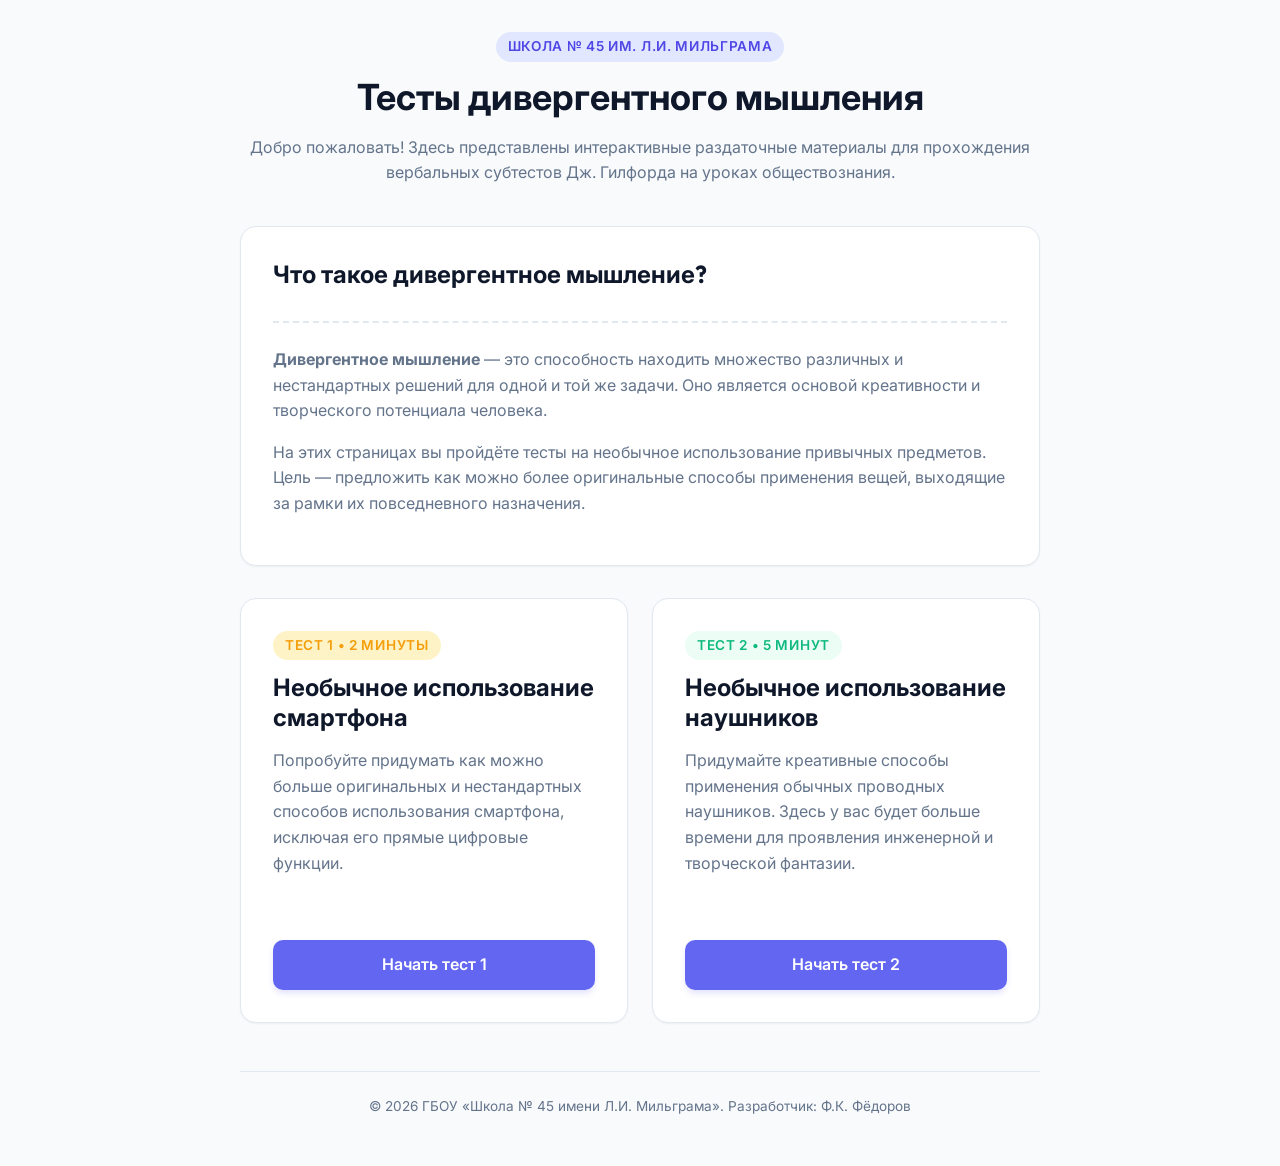
==== index.html @ 6bc25796 "Initial commit: add interactive Guilford test handouts" ====
<!DOCTYPE html>
<html lang="ru">
<head>
    <meta charset="UTF-8">
    <meta name="viewport" content="width=device-width, initial-scale=1.0">
    <title>Тесты дивергентного мышления Дж. Гилфорда</title>
    <link rel="stylesheet" href="style.css">
</head>
<body>
    <div class="container">
        <header>
            <span class="badge badge-primary">Школа № 45 им. Л.И. Мильграма</span>
            <h1>Тесты дивергентного мышления</h1>
            <p>Добро пожаловать! Здесь представлены интерактивные раздаточные материалы для прохождения вербальных субтестов Дж. Гилфорда на уроках обществознания.</p>
        </header>

        <main>
            <div class="card">
                <div class="card-title-bar">
                    <h2>Что такое дивергентное мышление?</h2>
                </div>
                <p><strong>Дивергентное мышление</strong> — это способность находить множество различных и нестандартных решений для одной и той же задачи. Оно является основой креативности и творческого потенциала человека.</p>
                <p>На этих страницах вы пройдёте тесты на необычное использование привычных предметов. Цель — предложить как можно более оригинальные способы применения вещей, выходящие за рамки их повседневного назначения.</p>
            </div>

            <div class="grid">
                <div class="card portal-card">
                    <div>
                        <span class="badge badge-amber">Тест 1 • 2 минуты</span>
                        <h2>Необычное использование смартфона</h2>
                        <p>Попробуйте придумать как можно больше оригинальных и нестандартных способов использования смартфона, исключая его прямые цифровые функции.</p>
                    </div>
                    <div style="margin-top: 1.5rem;">
                        <a href="smartphone.html" class="btn btn-primary" style="width: 100%;">Начать тест 1</a>
                    </div>
                </div>

                <div class="card portal-card">
                    <div>
                        <span class="badge badge-creative">Тест 2 • 5 минут</span>
                        <h2>Необычное использование наушников</h2>
                        <p>Придумайте креативные способы применения обычных проводных наушников. Здесь у вас будет больше времени для проявления инженерной и творческой фантазии.</p>
                    </div>
                    <div style="margin-top: 1.5rem;">
                        <a href="headphones.html" class="btn btn-primary" style="width: 100%;">Начать тест 2</a>
                    </div>
                </div>
            </div>
        </main>

        <footer class="page-footer">
            <p>© 2026 ГБОУ «Школа № 45 имени Л.И. Мильграма». Разработчик: Ф.К. Фёдоров</p>
        </footer>
    </div>
</body>
</html>
---- style.css ----
@import url('https://fonts.googleapis.com/css2?family=Inter:wght@400;500;600;700&family=Outfit:wght@500;700;800&display=swap');

:root {
    --font-sans: 'Inter', system-ui, -apple-system, sans-serif;
    --font-heading: 'Outfit', var(--font-sans);

    /* Palette */
    --bg-page: #f8fafc;
    --bg-card: #ffffff;
    --color-text: #1e293b;
    --color-text-light: #64748b;
    
    --color-primary: #6366f1;
    --color-primary-hover: #4f46e5;
    --color-primary-light: #e0e7ff;
    
    --color-creative: #10b981;
    --color-creative-light: #ecfdf5;
    
    --color-standard: #f43f5e;
    --color-standard-light: #fff1f2;
    
    --color-amber: #f59e0b;
    --color-amber-light: #fef3c7;

    --border-color: #e2e8f0;
    --border-radius: 16px;
    
    --transition-fast: 0.2s ease;
    --transition-normal: 0.3s cubic-bezier(0.4, 0, 0.2, 1);
    
    --shadow-sm: 0 1px 2px 0 rgb(0 0 0 / 0.05);
    --shadow-md: 0 4px 6px -1px rgb(0 0 0 / 0.1), 0 2px 4px -2px rgb(0 0 0 / 0.1);
    --shadow-lg: 0 10px 15px -3px rgb(0 0 0 / 0.1), 0 4px 6px -4px rgb(0 0 0 / 0.1);
}

* {
    box-sizing: border-box;
    margin: 0;
    padding: 0;
}

body {
    font-family: var(--font-sans);
    background-color: var(--bg-page);
    color: var(--color-text);
    line-height: 1.6;
    padding: 2rem 1rem;
    min-height: 100vh;
    display: flex;
    flex-direction: column;
    align-items: center;
}

.container {
    width: 100%;
    max-width: 800px;
    margin: 0 auto;
}

/* Typography */
h1, h2, h3 {
    font-family: var(--font-heading);
    font-weight: 700;
    color: #0f172a;
    line-height: 1.25;
}

h1 {
    font-size: 2.25rem;
    margin-bottom: 1rem;
    text-align: center;
}

h2 {
    font-size: 1.5rem;
    margin-bottom: 1rem;
    display: flex;
    align-items: center;
    gap: 0.5rem;
}

p {
    margin-bottom: 1rem;
    color: var(--color-text-light);
}

/* Layout Cards */
.card {
    background-color: var(--bg-card);
    border: 1px solid var(--border-color);
    border-radius: var(--border-radius);
    padding: 2rem;
    margin-bottom: 1.5rem;
    box-shadow: var(--shadow-sm);
    transition: transform var(--transition-fast), box-shadow var(--transition-fast);
}

.card:hover {
    box-shadow: var(--shadow-md);
}

.card-title-bar {
    border-bottom: 2px dashed var(--border-color);
    padding-bottom: 1rem;
    margin-bottom: 1.5rem;
}

/* Navigation & Header */
header {
    text-align: center;
    margin-bottom: 2.5rem;
    position: relative;
}

.badge {
    display: inline-block;
    padding: 0.25rem 0.75rem;
    font-size: 0.85rem;
    font-weight: 600;
    border-radius: 9999px;
    margin-bottom: 0.75rem;
    text-transform: uppercase;
    letter-spacing: 0.05em;
}

.badge-primary {
    background-color: var(--color-primary-light);
    color: var(--color-primary-hover);
}

.badge-creative {
    background-color: var(--color-creative-light);
    color: var(--color-creative);
}

.badge-standard {
    background-color: var(--color-standard-light);
    color: var(--color-standard);
}

.badge-amber {
    background-color: var(--color-amber-light);
    color: var(--color-amber);
}

/* Lists and Guides */
ol, ul {
    margin-left: 1.5rem;
    margin-bottom: 1rem;
}

li {
    margin-bottom: 0.5rem;
}

/* Grid Layout for Portal */
.grid {
    display: grid;
    grid-template-columns: 1fr 1fr;
    gap: 1.5rem;
    margin-top: 2rem;
}

@media (max-width: 640px) {
    .grid {
        grid-template-columns: 1fr;
    }
    body {
        padding: 1rem 0.5rem;
    }
    .card {
        padding: 1.25rem;
    }
    h1 {
        font-size: 1.75rem;
    }
}

/* Portal Card specific */
.portal-card {
    display: flex;
    flex-direction: column;
    justify-content: space-between;
    height: 100%;
}

/* Buttons */
.btn {
    display: inline-flex;
    align-items: center;
    justify-content: center;
    font-family: var(--font-sans);
    font-weight: 600;
    padding: 0.75rem 1.5rem;
    border-radius: 10px;
    border: none;
    cursor: pointer;
    transition: all var(--transition-fast);
    text-decoration: none;
    font-size: 1rem;
    gap: 0.5rem;
}

.btn-primary {
    background-color: var(--color-primary);
    color: white;
    box-shadow: 0 4px 6px -1px rgba(99, 102, 241, 0.2);
}

.btn-primary:hover {
    background-color: var(--color-primary-hover);
    transform: translateY(-1px);
    box-shadow: 0 6px 8px -1px rgba(99, 102, 241, 0.3);
}

.btn-primary:active {
    transform: translateY(0);
}

.btn-secondary {
    background-color: #f1f5f9;
    color: #475569;
}

.btn-secondary:hover {
    background-color: #e2e8f0;
    color: #1e293b;
}

.btn-success {
    background-color: var(--color-creative);
    color: white;
}

.btn-success:hover {
    background-color: #059669;
}

.btn-outline {
    background-color: transparent;
    border: 2px solid var(--border-color);
    color: var(--color-text-light);
}

.btn-outline:hover {
    border-color: var(--color-text-light);
    color: var(--color-text);
}

.btn-group {
    display: flex;
    gap: 0.75rem;
    flex-wrap: wrap;
    margin-top: 1rem;
}

/* Example Grid Styles */
.example-box {
    display: grid;
    grid-template-columns: 1fr 1fr;
    gap: 1rem;
    margin-top: 1rem;
    margin-bottom: 1rem;
}

@media (max-width: 600px) {
    .example-box {
        grid-template-columns: 1fr;
    }
}

.example-column {
    background: #f8fafc;
    border: 1px solid #e2e8f0;
    border-radius: 12px;
    padding: 1rem;
}

.example-item {
    background: white;
    border: 1px solid #e2e8f0;
    border-radius: 8px;
    padding: 0.5rem 0.75rem;
    margin-bottom: 0.5rem;
    font-size: 0.9rem;
    display: flex;
    align-items: center;
    gap: 0.5rem;
}

/* Timer Section */
.timer-container {
    text-align: center;
    display: flex;
    flex-direction: column;
    align-items: center;
    justify-content: center;
    padding: 1.5rem;
    background: linear-gradient(135deg, #e0e7ff 0%, #eef2ff 100%);
    border-radius: 16px;
    border: 2px solid #c7d2fe;
    margin-bottom: 1.5rem;
}

.timer-display {
    font-family: var(--font-heading);
    font-weight: 800;
    font-size: 3.5rem;
    color: #312e81;
    letter-spacing: 0.05em;
    margin: 0.5rem 0;
    text-shadow: 0 2px 4px rgba(0,0,0,0.05);
}

.timer-running {
    animation: pulse 2s infinite;
}

@keyframes pulse {
    0% { opacity: 1; }
    50% { opacity: 0.7; }
    100% { opacity: 1; }
}

.timer-pulse-warning {
    animation: warning-pulse 0.5s infinite alternate;
}

@keyframes warning-pulse {
    0% { color: #312e81; transform: scale(1); }
    100% { color: #b91c1c; transform: scale(1.08); }
}

/* Answer Pad Section */
.notepad-container {
    display: flex;
    flex-direction: column;
    gap: 1rem;
}

.notepad-textarea {
    width: 100%;
    height: 180px;
    padding: 1rem;
    font-family: inherit;
    font-size: 1.05rem;
    border: 2px solid var(--border-color);
    border-radius: 12px;
    resize: vertical;
    outline: none;
    transition: border-color var(--transition-fast);
    line-height: 1.5;
}

.notepad-textarea:focus {
    border-color: var(--color-primary);
}

.notepad-footer {
    display: flex;
    justify-content: space-between;
    align-items: center;
    flex-wrap: wrap;
    gap: 0.75rem;
}

.char-counter {
    font-size: 0.9rem;
    color: var(--color-text-light);
}

.copied-toast {
    background-color: var(--color-creative);
    color: white;
    padding: 0.5rem 1rem;
    border-radius: 8px;
    font-size: 0.9rem;
    font-weight: 600;
    position: fixed;
    bottom: 2rem;
    left: 50%;
    transform: translateX(-50%) translateY(100px);
    transition: transform var(--transition-normal);
    z-index: 1000;
    box-shadow: var(--shadow-lg);
    opacity: 0;
}

.copied-toast.show {
    transform: translateX(-50%) translateY(0);
    opacity: 1;
}

/* Footer info */
footer.page-footer {
    text-align: center;
    margin-top: 3rem;
    padding-top: 1.5rem;
    border-top: 1px solid var(--border-color);
    color: var(--color-text-light);
    font-size: 0.85rem;
    width: 100%;
}

.back-link {
    display: inline-flex;
    align-items: center;
    gap: 0.5rem;
    color: var(--color-primary);
    text-decoration: none;
    font-weight: 600;
    margin-bottom: 1.5rem;
}

.back-link:hover {
    color: var(--color-primary-hover);
    text-decoration: underline;
}

/* Dialog Box */
.dialog-overlay {
    position: fixed;
    top: 0;
    left: 0;
    right: 0;
    bottom: 0;
    background-color: rgba(15, 23, 42, 0.6);
    backdrop-filter: blur(4px);
    display: flex;
    align-items: center;
    justify-content: center;
    z-index: 999;
    opacity: 0;
    pointer-events: none;
    transition: opacity var(--transition-normal);
}

.dialog-overlay.show {
    opacity: 1;
    pointer-events: auto;
}

.dialog {
    background: white;
    border-radius: var(--border-radius);
    padding: 2rem;
    max-width: 480px;
    width: 90%;
    box-shadow: var(--shadow-lg);
    transform: translateY(20px);
    transition: transform var(--transition-normal);
    text-align: center;
}

.dialog-overlay.show .dialog {
    transform: translateY(0);
}

.dialog h3 {
    margin-bottom: 0.75rem;
    color: #b91c1c;
    font-size: 1.5rem;
}

.dialog p {
    margin-bottom: 1.5rem;
}
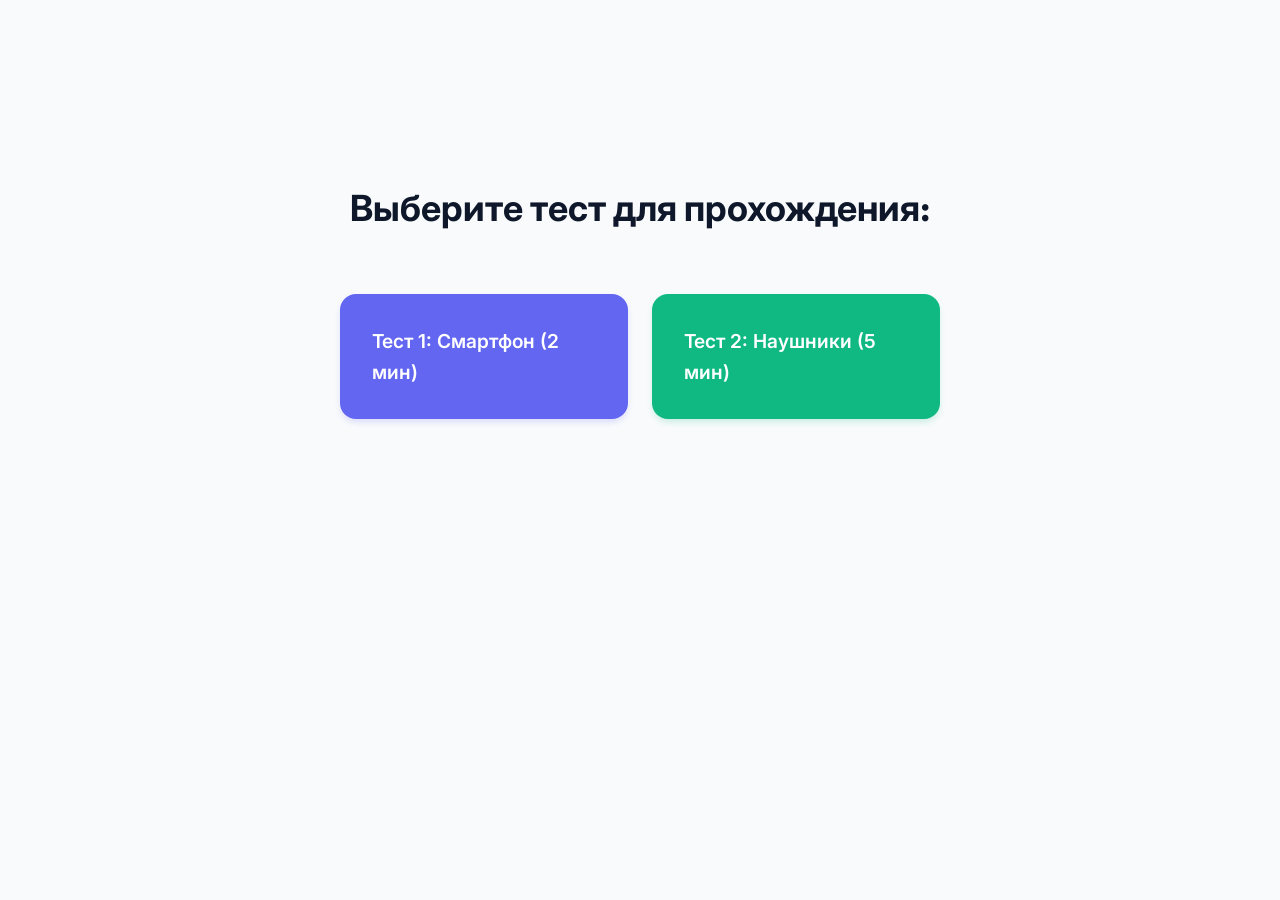
==== commit d42a39f3: "Simplify handouts: focus on paper-based instructions and visual timers only" ====
--- a/index.html
+++ b/index.html
@@ -3,54 +3,33 @@
 <head>
     <meta charset="UTF-8">
     <meta name="viewport" content="width=device-width, initial-scale=1.0">
-    <title>Тесты дивергентного мышления Дж. Гилфорда</title>
+    <title>Тесты Гилфорда</title>
     <link rel="stylesheet" href="style.css">
+    <style>
+        .menu-container {
+            display: flex;
+            flex-direction: column;
+            align-items: center;
+            justify-content: center;
+            min-height: 60vh;
+        }
+        .menu-title {
+            margin-bottom: 2rem;
+            text-align: center;
+        }
+    </style>
 </head>
 <body>
-    <div class="container">
-        <header>
-            <span class="badge badge-primary">Школа № 45 им. Л.И. Мильграма</span>
-            <h1>Тесты дивергентного мышления</h1>
-            <p>Добро пожаловать! Здесь представлены интерактивные раздаточные материалы для прохождения вербальных субтестов Дж. Гилфорда на уроках обществознания.</p>
-        </header>
-
-        <main>
-            <div class="card">
-                <div class="card-title-bar">
-                    <h2>Что такое дивергентное мышление?</h2>
-                </div>
-                <p><strong>Дивергентное мышление</strong> — это способность находить множество различных и нестандартных решений для одной и той же задачи. Оно является основой креативности и творческого потенциала человека.</p>
-                <p>На этих страницах вы пройдёте тесты на необычное использование привычных предметов. Цель — предложить как можно более оригинальные способы применения вещей, выходящие за рамки их повседневного назначения.</p>
-            </div>
-
-            <div class="grid">
-                <div class="card portal-card">
-                    <div>
-                        <span class="badge badge-amber">Тест 1 • 2 минуты</span>
-                        <h2>Необычное использование смартфона</h2>
-                        <p>Попробуйте придумать как можно больше оригинальных и нестандартных способов использования смартфона, исключая его прямые цифровые функции.</p>
-                    </div>
-                    <div style="margin-top: 1.5rem;">
-                        <a href="smartphone.html" class="btn btn-primary" style="width: 100%;">Начать тест 1</a>
-                    </div>
-                </div>
-
-                <div class="card portal-card">
-                    <div>
-                        <span class="badge badge-creative">Тест 2 • 5 минут</span>
-                        <h2>Необычное использование наушников</h2>
-                        <p>Придумайте креативные способы применения обычных проводных наушников. Здесь у вас будет больше времени для проявления инженерной и творческой фантазии.</p>
-                    </div>
-                    <div style="margin-top: 1.5rem;">
-                        <a href="headphones.html" class="btn btn-primary" style="width: 100%;">Начать тест 2</a>
-                    </div>
-                </div>
-            </div>
-        </main>
-
-        <footer class="page-footer">
-            <p>© 2026 ГБОУ «Школа № 45 имени Л.И. Мильграма». Разработчик: Ф.К. Фёдоров</p>
-        </footer>
+    <div class="container menu-container">
+        <h1 class="menu-title">Выберите тест для прохождения:</h1>
+        <div class="grid" style="width: 100%; max-width: 600px;">
+            <a href="smartphone.html" class="btn btn-primary" style="padding: 2rem; font-size: 1.2rem; border-radius: 16px;">
+                Тест 1: Смартфон (2 мин)
+            </a>
+            <a href="headphones.html" class="btn btn-primary" style="padding: 2rem; font-size: 1.2rem; border-radius: 16px; background-color: #10b981; box-shadow: 0 4px 6px -1px rgba(16, 185, 129, 0.2);">
+                Тест 2: Наушники (5 мин)
+            </a>
+        </div>
     </div>
 </body>
 </html>
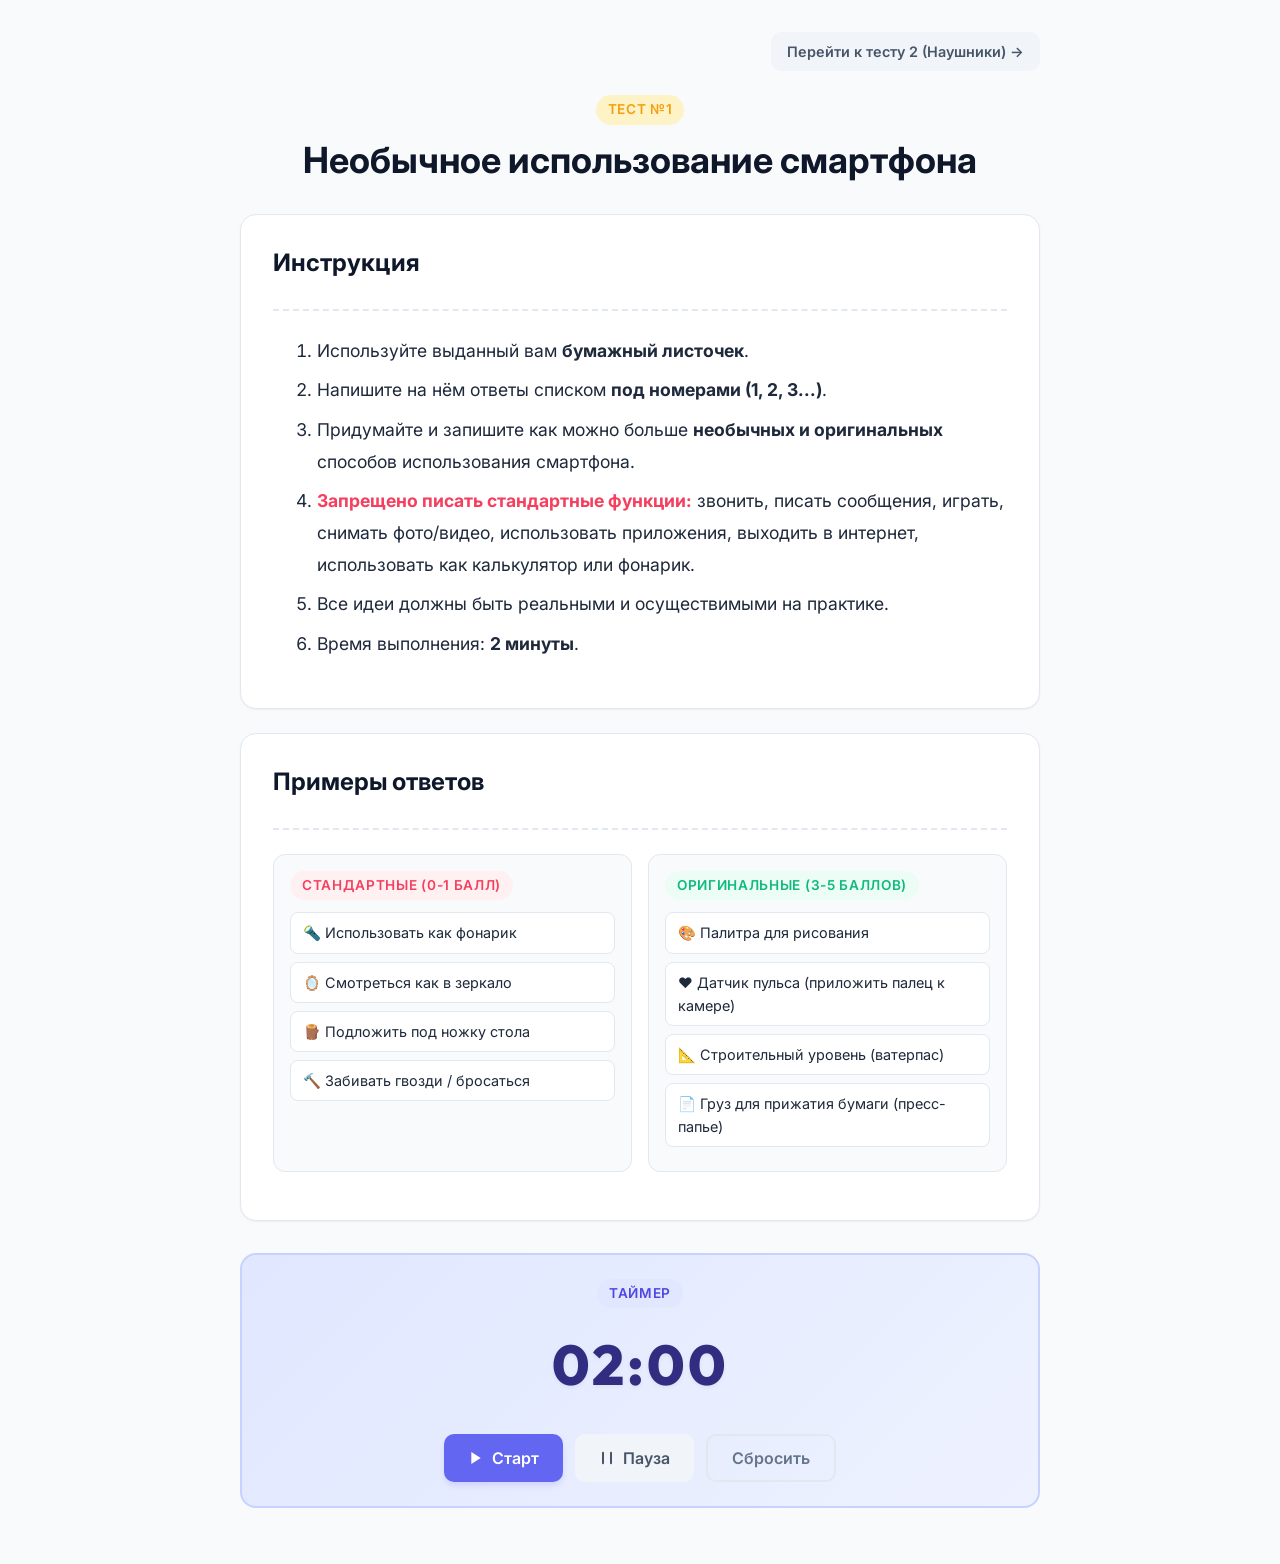
==== commit d3e27b52: "Simplify Guilford tests: remove main page, focus on paper-based instructions and timers" ====
--- a/index.html
+++ b/index.html
@@ -3,33 +3,178 @@
 <head>
     <meta charset="UTF-8">
     <meta name="viewport" content="width=device-width, initial-scale=1.0">
-    <title>Тесты Гилфорда</title>
+    <title>Тест: Необычное использование смартфона</title>
     <link rel="stylesheet" href="style.css">
-    <style>
-        .menu-container {
-            display: flex;
-            flex-direction: column;
-            align-items: center;
-            justify-content: center;
-            min-height: 60vh;
-        }
-        .menu-title {
-            margin-bottom: 2rem;
-            text-align: center;
-        }
-    </style>
 </head>
 <body>
-    <div class="container menu-container">
-        <h1 class="menu-title">Выберите тест для прохождения:</h1>
-        <div class="grid" style="width: 100%; max-width: 600px;">
-            <a href="smartphone.html" class="btn btn-primary" style="padding: 2rem; font-size: 1.2rem; border-radius: 16px;">
-                Тест 1: Смартфон (2 мин)
-            </a>
-            <a href="headphones.html" class="btn btn-primary" style="padding: 2rem; font-size: 1.2rem; border-radius: 16px; background-color: #10b981; box-shadow: 0 4px 6px -1px rgba(16, 185, 129, 0.2);">
-                Тест 2: Наушники (5 мин)
-            </a>
+    <div class="container">
+        <div style="text-align: right; margin-bottom: 1.5rem;">
+            <a href="headphones.html" class="btn btn-secondary" style="font-size: 0.9rem; padding: 0.5rem 1rem;">Перейти к тесту 2 (Наушники) →</a>
+        </div>
+
+        <header style="margin-bottom: 2rem;">
+            <span class="badge badge-amber">Тест №1</span>
+            <h1>Необычное использование смартфона</h1>
+        </header>
+
+        <main>
+            <!-- Rules Section -->
+            <div class="card">
+                <div class="card-title-bar">
+                    <h2>Инструкция</h2>
+                </div>
+                <ol style="font-size: 1.1rem; line-height: 1.8; padding-left: 1.25rem;">
+                    <li>Используйте выданный вам <strong>бумажный листочек</strong>.</li>
+                    <li>Напишите на нём ответы списком <strong>под номерами (1, 2, 3...)</strong>.</li>
+                    <li>Придумайте и запишите как можно больше <strong>необычных и оригинальных</strong> способов использования смартфона.</li>
+                    <li><strong style="color: var(--color-standard);">Запрещено писать стандартные функции:</strong> звонить, писать сообщения, играть, снимать фото/видео, использовать приложения, выходить в интернет, использовать как калькулятор или фонарик.</li>
+                    <li>Все идеи должны быть реальными и осуществимыми на практике.</li>
+                    <li>Время выполнения: <strong>2 минуты</strong>.</li>
+                </ol>
+            </div>
+
+            <!-- Example Section -->
+            <div class="card">
+                <div class="card-title-bar">
+                    <h2>Примеры ответов</h2>
+                </div>
+                <div class="example-box">
+                    <div class="example-column">
+                        <span class="badge badge-standard">Стандартные (0-1 балл)</span>
+                        <div class="example-item">🔦 Использовать как фонарик</div>
+                        <div class="example-item">🪞 Смотреться как в зеркало</div>
+                        <div class="example-item">🪵 Подложить под ножку стола</div>
+                        <div class="example-item">🔨 Забивать гвозди / бросаться</div>
+                    </div>
+                    <div class="example-column">
+                        <span class="badge badge-creative">Оригинальные (3-5 баллов)</span>
+                        <div class="example-item">🎨 Палитра для рисования</div>
+                        <div class="example-item">❤️ Датчик пульса (приложить палец к камере)</div>
+                        <div class="example-item">📐 Строительный уровень (ватерпас)</div>
+                        <div class="example-item">📄 Груз для прижатия бумаги (пресс-папье)</div>
+                    </div>
+                </div>
+            </div>
+
+            <!-- Timer Section -->
+            <div class="timer-container" style="margin-top: 2rem;">
+                <span class="badge badge-primary" style="margin-bottom: 0.25rem;">Таймер</span>
+                <div id="timer" class="timer-display">02:00</div>
+                <div class="btn-group">
+                    <button id="start-btn" class="btn btn-primary">
+                        <svg width="16" height="16" viewBox="0 0 24 24" fill="currentColor"><polygon points="5 3 19 12 5 21 5 3"></polygon></svg>
+                        Старт
+                    </button>
+                    <button id="pause-btn" class="btn btn-secondary" disabled>
+                        <svg width="16" height="16" viewBox="0 0 24 24" fill="none" stroke="currentColor" stroke-width="3" stroke-linecap="round" stroke-linejoin="round"><line x1="18" y1="4" x2="18" y2="20"></line><line x1="6" y1="4" x2="6" y2="20"></line></svg>
+                        Пауза
+                    </button>
+                    <button id="reset-btn" class="btn btn-outline">Сбросить</button>
+                </div>
+            </div>
+        </main>
+    </div>
+
+    <!-- Time Up Dialog -->
+    <div id="dialog-overlay" class="dialog-overlay">
+        <div class="dialog">
+            <h3>Время вышло! ⏱️</h3>
+            <p>2 минуты истекли. Пожалуйста, отложите ручки и сдайте ваши листочки.</p>
+            <button id="dialog-close" class="btn btn-primary">ОК</button>
         </div>
     </div>
+
+    <script>
+        const duration = 120; // 2 minutes
+        let timeLeft = duration;
+        let timerId = null;
+        let isRunning = false;
+
+        const timerDisplay = document.getElementById('timer');
+        const startBtn = document.getElementById('start-btn');
+        const pauseBtn = document.getElementById('pause-btn');
+        const resetBtn = document.getElementById('reset-btn');
+        const dialogOverlay = document.getElementById('dialog-overlay');
+        const dialogClose = document.getElementById('dialog-close');
+
+        function formatTime(seconds) {
+            const mins = Math.floor(seconds / 60);
+            const secs = seconds % 60;
+            return `${mins.toString().padStart(2, '0')}:${secs.toString().padStart(2, '0')}`;
+        }
+
+        function updateTimer() {
+            timerDisplay.textContent = formatTime(timeLeft);
+            
+            if (timeLeft <= 10 && timeLeft > 0) {
+                timerDisplay.classList.add('timer-pulse-warning');
+            } else {
+                timerDisplay.classList.remove('timer-pulse-warning');
+            }
+
+            if (timeLeft === 0) {
+                clearInterval(timerId);
+                isRunning = false;
+                timerDisplay.classList.remove('timer-running');
+                timerDisplay.classList.remove('timer-pulse-warning');
+                startBtn.disabled = true;
+                pauseBtn.disabled = true;
+                showTimeUpDialog();
+            }
+        }
+
+        function startTimer() {
+            if (isRunning) return;
+            isRunning = true;
+            startBtn.disabled = true;
+            pauseBtn.disabled = false;
+            timerDisplay.classList.add('timer-running');
+
+            timerId = setInterval(() => {
+                timeLeft--;
+                updateTimer();
+            }, 1000);
+        }
+
+        function pauseTimer() {
+            if (!isRunning) return;
+            isRunning = false;
+            clearInterval(timerId);
+            startBtn.disabled = false;
+            pauseBtn.disabled = true;
+            timerDisplay.classList.remove('timer-running');
+        }
+
+        function resetTimer() {
+            pauseTimer();
+            timeLeft = duration;
+            updateTimer();
+            startBtn.disabled = false;
+            pauseBtn.disabled = true;
+        }
+
+        function showTimeUpDialog() {
+            dialogOverlay.classList.add('show');
+            try {
+                const context = new (window.AudioContext || window.webkitAudioContext)();
+                const oscillator = context.createOscillator();
+                const gainNode = context.createGain();
+                oscillator.type = 'sine';
+                oscillator.frequency.setValueAtTime(440, context.currentTime);
+                gainNode.gain.setValueAtTime(0.1, context.currentTime);
+                oscillator.connect(gainNode);
+                gainNode.connect(context.destination);
+                oscillator.start();
+                oscillator.stop(context.currentTime + 1.0);
+            } catch (e) {
+                console.log("Audio not supported");
+            }
+        }
+
+        startBtn.addEventListener('click', startTimer);
+        pauseBtn.addEventListener('click', pauseTimer);
+        resetBtn.addEventListener('click', resetTimer);
+        dialogClose.addEventListener('click', () => dialogOverlay.classList.remove('show'));
+    </script>
 </body>
 </html>
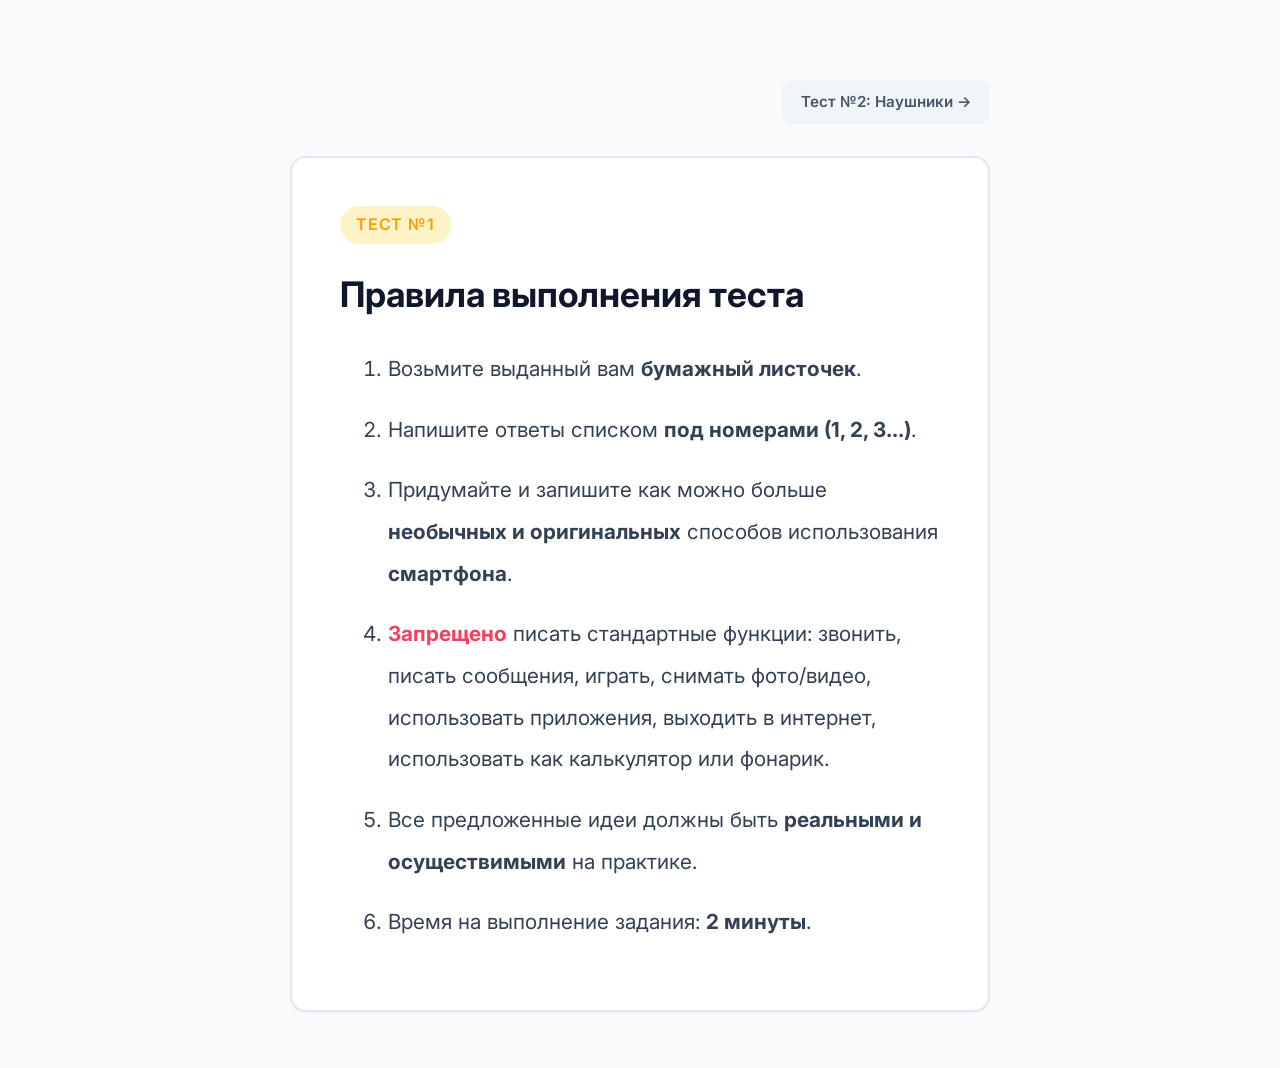
==== commit bbca7b79: "Show ONLY rules on test pages" ====
--- a/index.html
+++ b/index.html
@@ -3,178 +3,28 @@
 <head>
     <meta charset="UTF-8">
     <meta name="viewport" content="width=device-width, initial-scale=1.0">
-    <title>Тест: Необычное использование смартфона</title>
+    <title>Правила теста: Смартфон</title>
     <link rel="stylesheet" href="style.css">
 </head>
 <body>
-    <div class="container">
-        <div style="text-align: right; margin-bottom: 1.5rem;">
-            <a href="headphones.html" class="btn btn-secondary" style="font-size: 0.9rem; padding: 0.5rem 1rem;">Перейти к тесту 2 (Наушники) →</a>
+    <div class="container" style="max-width: 700px; margin-top: 3rem;">
+        <div style="text-align: right; margin-bottom: 2rem;">
+            <a href="headphones.html" class="btn btn-secondary" style="font-size: 0.95rem; padding: 0.6rem 1.2rem;">Тест №2: Наушники →</a>
         </div>
 
-        <header style="margin-bottom: 2rem;">
-            <span class="badge badge-amber">Тест №1</span>
-            <h1>Необычное использование смартфона</h1>
-        </header>
-
-        <main>
-            <!-- Rules Section -->
-            <div class="card">
-                <div class="card-title-bar">
-                    <h2>Инструкция</h2>
-                </div>
-                <ol style="font-size: 1.1rem; line-height: 1.8; padding-left: 1.25rem;">
-                    <li>Используйте выданный вам <strong>бумажный листочек</strong>.</li>
-                    <li>Напишите на нём ответы списком <strong>под номерами (1, 2, 3...)</strong>.</li>
-                    <li>Придумайте и запишите как можно больше <strong>необычных и оригинальных</strong> способов использования смартфона.</li>
-                    <li><strong style="color: var(--color-standard);">Запрещено писать стандартные функции:</strong> звонить, писать сообщения, играть, снимать фото/видео, использовать приложения, выходить в интернет, использовать как калькулятор или фонарик.</li>
-                    <li>Все идеи должны быть реальными и осуществимыми на практике.</li>
-                    <li>Время выполнения: <strong>2 минуты</strong>.</li>
-                </ol>
-            </div>
-
-            <!-- Example Section -->
-            <div class="card">
-                <div class="card-title-bar">
-                    <h2>Примеры ответов</h2>
-                </div>
-                <div class="example-box">
-                    <div class="example-column">
-                        <span class="badge badge-standard">Стандартные (0-1 балл)</span>
-                        <div class="example-item">🔦 Использовать как фонарик</div>
-                        <div class="example-item">🪞 Смотреться как в зеркало</div>
-                        <div class="example-item">🪵 Подложить под ножку стола</div>
-                        <div class="example-item">🔨 Забивать гвозди / бросаться</div>
-                    </div>
-                    <div class="example-column">
-                        <span class="badge badge-creative">Оригинальные (3-5 баллов)</span>
-                        <div class="example-item">🎨 Палитра для рисования</div>
-                        <div class="example-item">❤️ Датчик пульса (приложить палец к камере)</div>
-                        <div class="example-item">📐 Строительный уровень (ватерпас)</div>
-                        <div class="example-item">📄 Груз для прижатия бумаги (пресс-папье)</div>
-                    </div>
-                </div>
-            </div>
-
-            <!-- Timer Section -->
-            <div class="timer-container" style="margin-top: 2rem;">
-                <span class="badge badge-primary" style="margin-bottom: 0.25rem;">Таймер</span>
-                <div id="timer" class="timer-display">02:00</div>
-                <div class="btn-group">
-                    <button id="start-btn" class="btn btn-primary">
-                        <svg width="16" height="16" viewBox="0 0 24 24" fill="currentColor"><polygon points="5 3 19 12 5 21 5 3"></polygon></svg>
-                        Старт
-                    </button>
-                    <button id="pause-btn" class="btn btn-secondary" disabled>
-                        <svg width="16" height="16" viewBox="0 0 24 24" fill="none" stroke="currentColor" stroke-width="3" stroke-linecap="round" stroke-linejoin="round"><line x1="18" y1="4" x2="18" y2="20"></line><line x1="6" y1="4" x2="6" y2="20"></line></svg>
-                        Пауза
-                    </button>
-                    <button id="reset-btn" class="btn btn-outline">Сбросить</button>
-                </div>
-            </div>
+        <main class="card" style="padding: 3rem; border: 2px solid var(--border-color);">
+            <span class="badge badge-amber" style="font-size: 1rem; padding: 0.4rem 1rem;">Тест №1</span>
+            <h1 style="text-align: left; margin-top: 1rem; margin-bottom: 2rem; font-size: 2.2rem;">Правила выполнения теста</h1>
+            
+            <ol style="font-size: 1.3rem; line-height: 2; padding-left: 1.5rem; color: #334155;">
+                <li style="margin-bottom: 1.2rem;">Возьмите выданный вам <strong>бумажный листочек</strong>.</li>
+                <li style="margin-bottom: 1.2rem;">Напишите ответы списком <strong>под номерами (1, 2, 3...)</strong>.</li>
+                <li style="margin-bottom: 1.2rem;">Придумайте и запишите как можно больше <strong>необычных и оригинальных</strong> способов использования <strong>смартфона</strong>.</li>
+                <li style="margin-bottom: 1.2rem;"><strong style="color: var(--color-standard);">Запрещено</strong> писать стандартные функции: звонить, писать сообщения, играть, снимать фото/видео, использовать приложения, выходить в интернет, использовать как калькулятор или фонарик.</li>
+                <li style="margin-bottom: 1.2rem;">Все предложенные идеи должны быть <strong>реальными и осуществимыми</strong> на практике.</li>
+                <li style="margin-bottom: 1.2rem;">Время на выполнение задания: <strong>2 минуты</strong>.</li>
+            </ol>
         </main>
     </div>
-
-    <!-- Time Up Dialog -->
-    <div id="dialog-overlay" class="dialog-overlay">
-        <div class="dialog">
-            <h3>Время вышло! ⏱️</h3>
-            <p>2 минуты истекли. Пожалуйста, отложите ручки и сдайте ваши листочки.</p>
-            <button id="dialog-close" class="btn btn-primary">ОК</button>
-        </div>
-    </div>
-
-    <script>
-        const duration = 120; // 2 minutes
-        let timeLeft = duration;
-        let timerId = null;
-        let isRunning = false;
-
-        const timerDisplay = document.getElementById('timer');
-        const startBtn = document.getElementById('start-btn');
-        const pauseBtn = document.getElementById('pause-btn');
-        const resetBtn = document.getElementById('reset-btn');
-        const dialogOverlay = document.getElementById('dialog-overlay');
-        const dialogClose = document.getElementById('dialog-close');
-
-        function formatTime(seconds) {
-            const mins = Math.floor(seconds / 60);
-            const secs = seconds % 60;
-            return `${mins.toString().padStart(2, '0')}:${secs.toString().padStart(2, '0')}`;
-        }
-
-        function updateTimer() {
-            timerDisplay.textContent = formatTime(timeLeft);
-            
-            if (timeLeft <= 10 && timeLeft > 0) {
-                timerDisplay.classList.add('timer-pulse-warning');
-            } else {
-                timerDisplay.classList.remove('timer-pulse-warning');
-            }
-
-            if (timeLeft === 0) {
-                clearInterval(timerId);
-                isRunning = false;
-                timerDisplay.classList.remove('timer-running');
-                timerDisplay.classList.remove('timer-pulse-warning');
-                startBtn.disabled = true;
-                pauseBtn.disabled = true;
-                showTimeUpDialog();
-            }
-        }
-
-        function startTimer() {
-            if (isRunning) return;
-            isRunning = true;
-            startBtn.disabled = true;
-            pauseBtn.disabled = false;
-            timerDisplay.classList.add('timer-running');
-
-            timerId = setInterval(() => {
-                timeLeft--;
-                updateTimer();
-            }, 1000);
-        }
-
-        function pauseTimer() {
-            if (!isRunning) return;
-            isRunning = false;
-            clearInterval(timerId);
-            startBtn.disabled = false;
-            pauseBtn.disabled = true;
-            timerDisplay.classList.remove('timer-running');
-        }
-
-        function resetTimer() {
-            pauseTimer();
-            timeLeft = duration;
-            updateTimer();
-            startBtn.disabled = false;
-            pauseBtn.disabled = true;
-        }
-
-        function showTimeUpDialog() {
-            dialogOverlay.classList.add('show');
-            try {
-                const context = new (window.AudioContext || window.webkitAudioContext)();
-                const oscillator = context.createOscillator();
-                const gainNode = context.createGain();
-                oscillator.type = 'sine';
-                oscillator.frequency.setValueAtTime(440, context.currentTime);
-                gainNode.gain.setValueAtTime(0.1, context.currentTime);
-                oscillator.connect(gainNode);
-                gainNode.connect(context.destination);
-                oscillator.start();
-                oscillator.stop(context.currentTime + 1.0);
-            } catch (e) {
-                console.log("Audio not supported");
-            }
-        }
-
-        startBtn.addEventListener('click', startTimer);
-        pauseBtn.addEventListener('click', pauseTimer);
-        resetBtn.addEventListener('click', resetTimer);
-        dialogClose.addEventListener('click', () => dialogOverlay.classList.remove('show'));
-    </script>
 </body>
 </html>
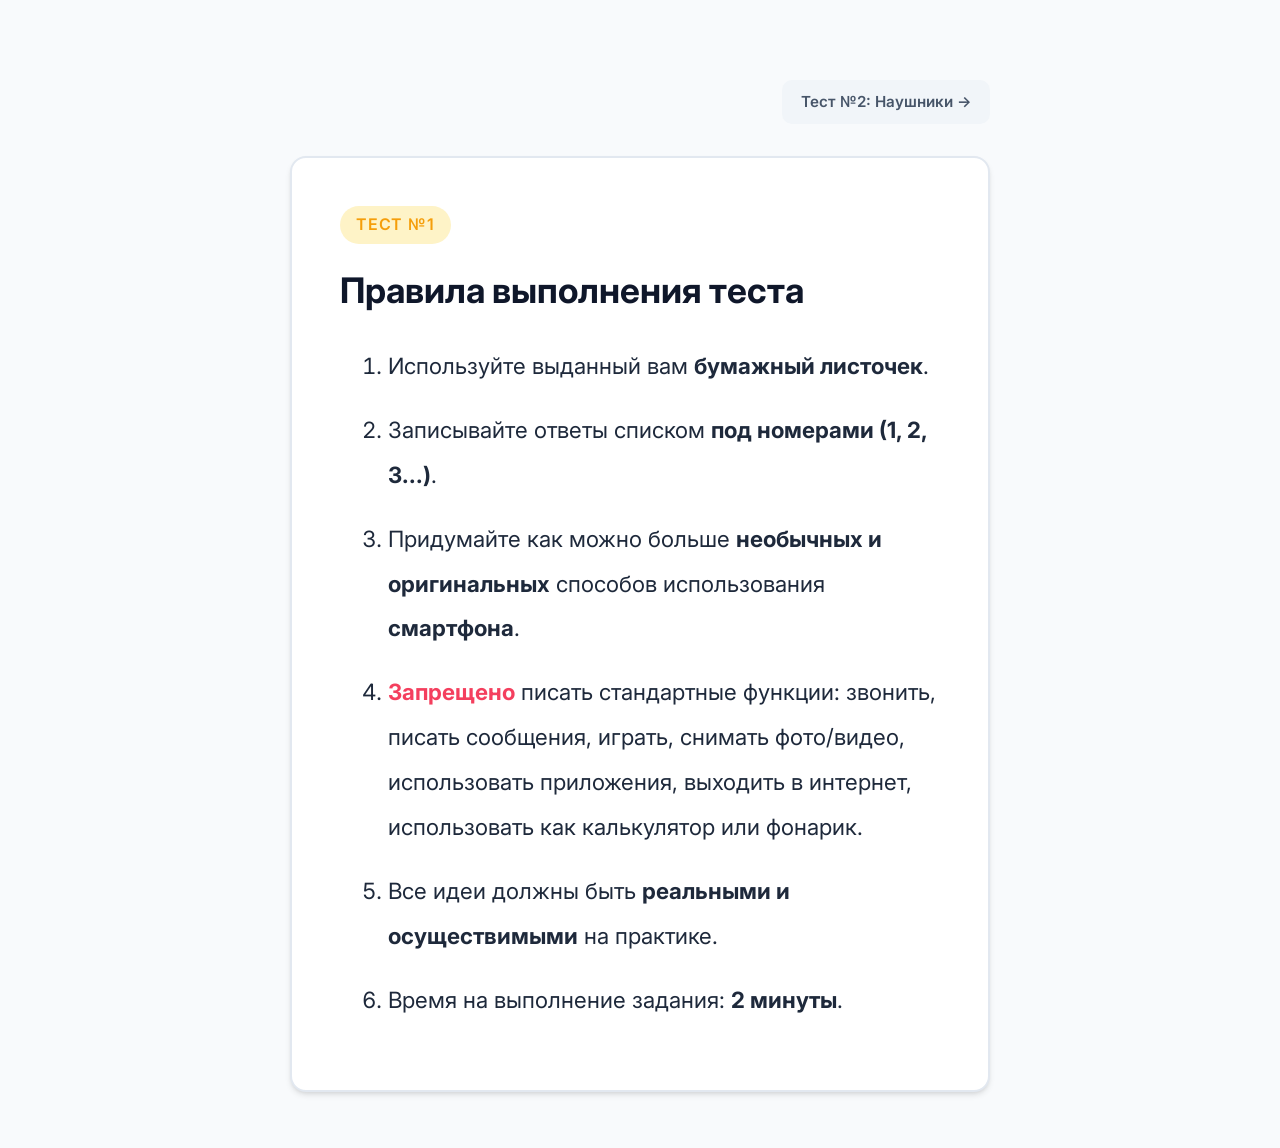
==== commit acc2c89f: "Keep ONLY the rules" ====
--- a/index.html
+++ b/index.html
@@ -12,16 +12,16 @@
             <a href="headphones.html" class="btn btn-secondary" style="font-size: 0.95rem; padding: 0.6rem 1.2rem;">Тест №2: Наушники →</a>
         </div>
 
-        <main class="card" style="padding: 3rem; border: 2px solid var(--border-color);">
-            <span class="badge badge-amber" style="font-size: 1rem; padding: 0.4rem 1rem;">Тест №1</span>
-            <h1 style="text-align: left; margin-top: 1rem; margin-bottom: 2rem; font-size: 2.2rem;">Правила выполнения теста</h1>
+        <main class="card" style="padding: 3rem; border: 2px solid var(--border-color); box-shadow: var(--shadow-md);">
+            <span class="badge badge-amber" style="font-size: 1rem; padding: 0.4rem 1rem; margin-bottom: 1.5rem;">Тест №1</span>
+            <h1 style="text-align: left; margin-bottom: 2rem; font-size: 2.2rem; font-family: var(--font-heading);">Правила выполнения теста</h1>
             
-            <ol style="font-size: 1.3rem; line-height: 2; padding-left: 1.5rem; color: #334155;">
-                <li style="margin-bottom: 1.2rem;">Возьмите выданный вам <strong>бумажный листочек</strong>.</li>
-                <li style="margin-bottom: 1.2rem;">Напишите ответы списком <strong>под номерами (1, 2, 3...)</strong>.</li>
-                <li style="margin-bottom: 1.2rem;">Придумайте и запишите как можно больше <strong>необычных и оригинальных</strong> способов использования <strong>смартфона</strong>.</li>
+            <ol style="font-size: 1.4rem; line-height: 2; padding-left: 1.5rem; color: #1e293b;">
+                <li style="margin-bottom: 1.2rem;">Используйте выданный вам <strong>бумажный листочек</strong>.</li>
+                <li style="margin-bottom: 1.2rem;">Записывайте ответы списком <strong>под номерами (1, 2, 3...)</strong>.</li>
+                <li style="margin-bottom: 1.2rem;">Придумайте как можно больше <strong>необычных и оригинальных</strong> способов использования <strong>смартфона</strong>.</li>
                 <li style="margin-bottom: 1.2rem;"><strong style="color: var(--color-standard);">Запрещено</strong> писать стандартные функции: звонить, писать сообщения, играть, снимать фото/видео, использовать приложения, выходить в интернет, использовать как калькулятор или фонарик.</li>
-                <li style="margin-bottom: 1.2rem;">Все предложенные идеи должны быть <strong>реальными и осуществимыми</strong> на практике.</li>
+                <li style="margin-bottom: 1.2rem;">Все идеи должны быть <strong>реальными и осуществимыми</strong> на практике.</li>
                 <li style="margin-bottom: 1.2rem;">Время на выполнение задания: <strong>2 минуты</strong>.</li>
             </ol>
         </main>
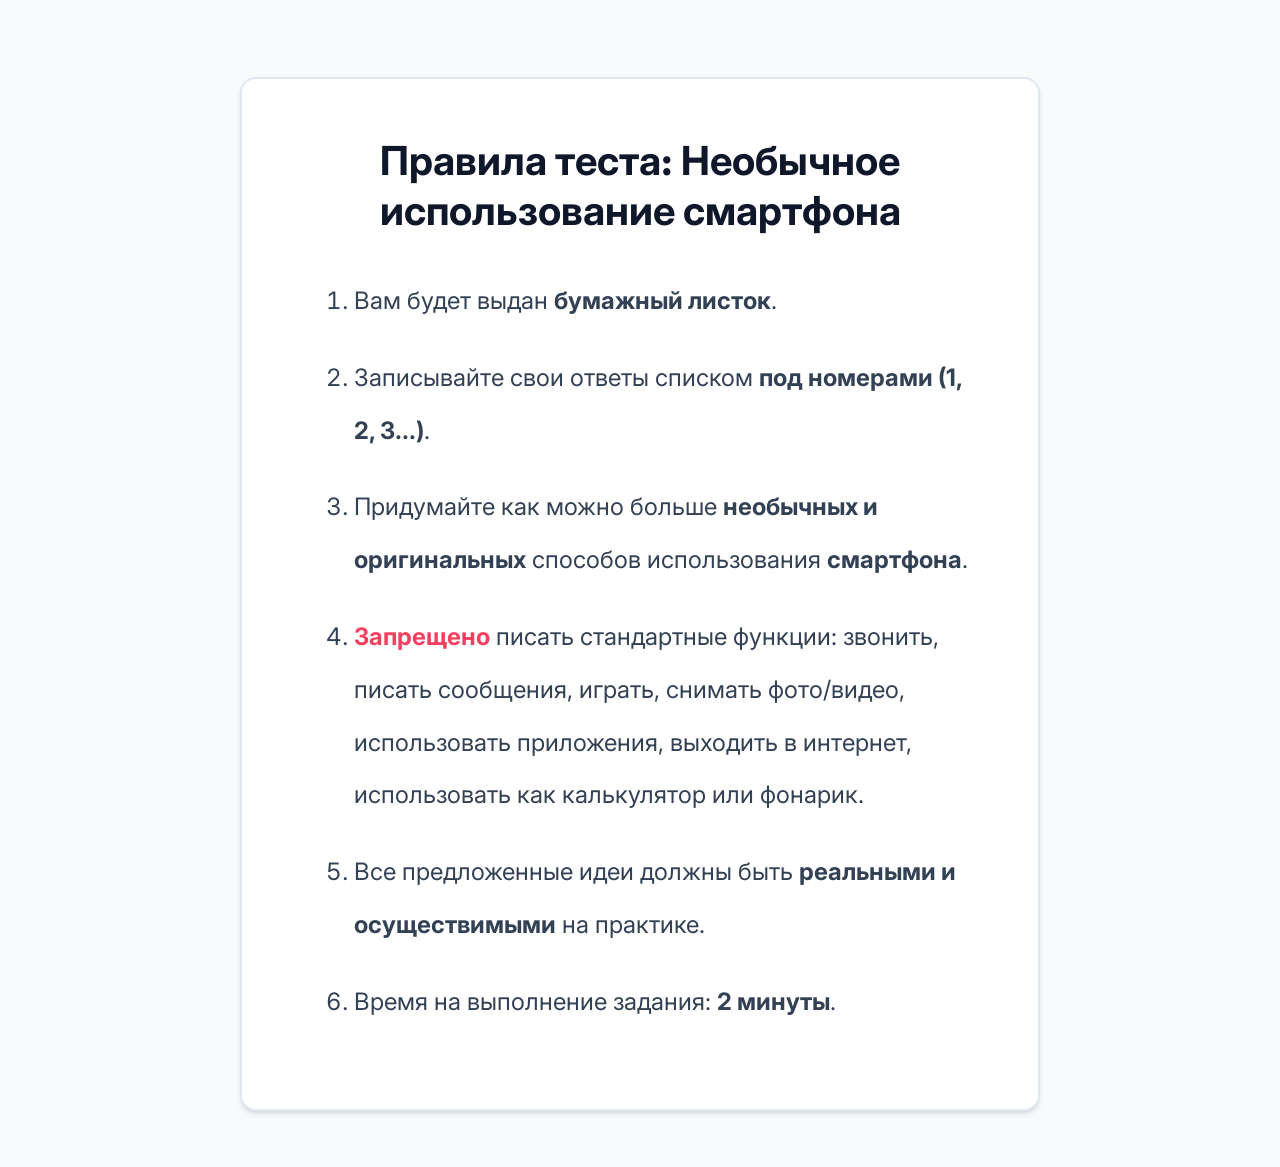
==== commit 4b1db89f: "Show ONLY rules on test pages" ====
--- a/index.html
+++ b/index.html
@@ -7,22 +7,19 @@
     <link rel="stylesheet" href="style.css">
 </head>
 <body>
-    <div class="container" style="max-width: 700px; margin-top: 3rem;">
-        <div style="text-align: right; margin-bottom: 2rem;">
-            <a href="headphones.html" class="btn btn-secondary" style="font-size: 0.95rem; padding: 0.6rem 1.2rem;">Тест №2: Наушники →</a>
-        </div>
-
-        <main class="card" style="padding: 3rem; border: 2px solid var(--border-color); box-shadow: var(--shadow-md);">
-            <span class="badge badge-amber" style="font-size: 1rem; padding: 0.4rem 1rem; margin-bottom: 1.5rem;">Тест №1</span>
-            <h1 style="text-align: left; margin-bottom: 2rem; font-size: 2.2rem; font-family: var(--font-heading);">Правила выполнения теста</h1>
+    <div class="container" style="max-width: 800px; margin-top: 5vh;">
+        <main class="card" style="padding: 3.5rem; border: 2px solid var(--border-color); box-shadow: var(--shadow-md); background: white;">
+            <h1 style="text-align: center; margin-bottom: 2.5rem; font-size: 2.5rem; color: #0f172a; font-family: var(--font-heading);">
+                Правила теста: Необычное использование смартфона
+            </h1>
             
-            <ol style="font-size: 1.4rem; line-height: 2; padding-left: 1.5rem; color: #1e293b;">
-                <li style="margin-bottom: 1.2rem;">Используйте выданный вам <strong>бумажный листочек</strong>.</li>
-                <li style="margin-bottom: 1.2rem;">Записывайте ответы списком <strong>под номерами (1, 2, 3...)</strong>.</li>
-                <li style="margin-bottom: 1.2rem;">Придумайте как можно больше <strong>необычных и оригинальных</strong> способов использования <strong>смартфона</strong>.</li>
-                <li style="margin-bottom: 1.2rem;"><strong style="color: var(--color-standard);">Запрещено</strong> писать стандартные функции: звонить, писать сообщения, играть, снимать фото/видео, использовать приложения, выходить в интернет, использовать как калькулятор или фонарик.</li>
-                <li style="margin-bottom: 1.2rem;">Все идеи должны быть <strong>реальными и осуществимыми</strong> на практике.</li>
-                <li style="margin-bottom: 1.2rem;">Время на выполнение задания: <strong>2 минуты</strong>.</li>
+            <ol style="font-size: 1.5rem; line-height: 2.2; padding-left: 2rem; color: #334155;">
+                <li style="margin-bottom: 1.5rem;">Вам будет выдан <strong>бумажный листок</strong>.</li>
+                <li style="margin-bottom: 1.5rem;">Записывайте свои ответы списком <strong>под номерами (1, 2, 3...)</strong>.</li>
+                <li style="margin-bottom: 1.5rem;">Придумайте как можно больше <strong>необычных и оригинальных</strong> способов использования <strong>смартфона</strong>.</li>
+                <li style="margin-bottom: 1.5rem;"><strong style="color: var(--color-standard);">Запрещено</strong> писать стандартные функции: звонить, писать сообщения, играть, снимать фото/видео, использовать приложения, выходить в интернет, использовать как калькулятор или фонарик.</li>
+                <li style="margin-bottom: 1.5rem;">Все предложенные идеи должны быть <strong>реальными и осуществимыми</strong> на практике.</li>
+                <li style="margin-bottom: 1.5rem;">Время на выполнение задания: <strong>2 минуты</strong>.</li>
             </ol>
         </main>
     </div>
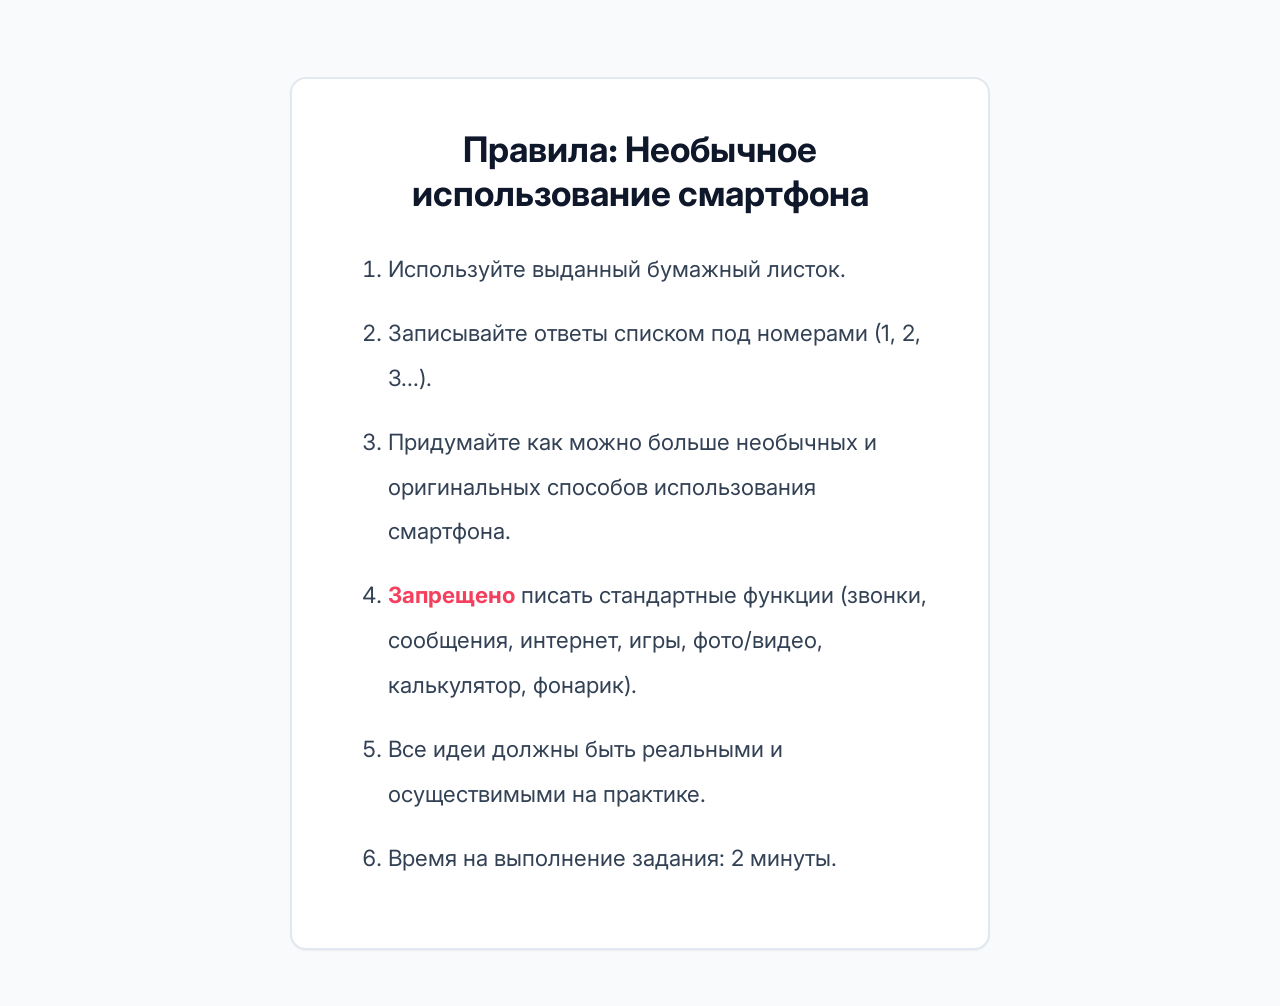
==== commit a99a99ad: "Keep ONLY the rules, remove all navigation and badges" ====
--- a/index.html
+++ b/index.html
@@ -7,19 +7,19 @@
     <link rel="stylesheet" href="style.css">
 </head>
 <body>
-    <div class="container" style="max-width: 800px; margin-top: 5vh;">
-        <main class="card" style="padding: 3.5rem; border: 2px solid var(--border-color); box-shadow: var(--shadow-md); background: white;">
-            <h1 style="text-align: center; margin-bottom: 2.5rem; font-size: 2.5rem; color: #0f172a; font-family: var(--font-heading);">
-                Правила теста: Необычное использование смартфона
+    <div class="container" style="max-width: 700px; margin-top: 5vh;">
+        <main class="card" style="padding: 3rem; border: 2px solid var(--border-color); box-shadow: var(--shadow-sm); background: white;">
+            <h1 style="text-align: center; margin-bottom: 2rem; font-size: 2.2rem; color: #0f172a; font-family: var(--font-heading);">
+                Правила: Необычное использование смартфона
             </h1>
             
-            <ol style="font-size: 1.5rem; line-height: 2.2; padding-left: 2rem; color: #334155;">
-                <li style="margin-bottom: 1.5rem;">Вам будет выдан <strong>бумажный листок</strong>.</li>
-                <li style="margin-bottom: 1.5rem;">Записывайте свои ответы списком <strong>под номерами (1, 2, 3...)</strong>.</li>
-                <li style="margin-bottom: 1.5rem;">Придумайте как можно больше <strong>необычных и оригинальных</strong> способов использования <strong>смартфона</strong>.</li>
-                <li style="margin-bottom: 1.5rem;"><strong style="color: var(--color-standard);">Запрещено</strong> писать стандартные функции: звонить, писать сообщения, играть, снимать фото/видео, использовать приложения, выходить в интернет, использовать как калькулятор или фонарик.</li>
-                <li style="margin-bottom: 1.5rem;">Все предложенные идеи должны быть <strong>реальными и осуществимыми</strong> на практике.</li>
-                <li style="margin-bottom: 1.5rem;">Время на выполнение задания: <strong>2 минуты</strong>.</li>
+            <ol style="font-size: 1.4rem; line-height: 2; padding-left: 1.5rem; color: #334155;">
+                <li style="margin-bottom: 1.2rem;">Используйте выданный бумажный листок.</li>
+                <li style="margin-bottom: 1.2rem;">Записывайте ответы списком под номерами (1, 2, 3...).</li>
+                <li style="margin-bottom: 1.2rem;">Придумайте как можно больше необычных и оригинальных способов использования смартфона.</li>
+                <li style="margin-bottom: 1.2rem;"><span style="color: var(--color-standard); font-weight: bold;">Запрещено</span> писать стандартные функции (звонки, сообщения, интернет, игры, фото/видео, калькулятор, фонарик).</li>
+                <li style="margin-bottom: 1.2rem;">Все идеи должны быть реальными и осуществимыми на практике.</li>
+                <li style="margin-bottom: 1.2rem;">Время на выполнение задания: 2 минуты.</li>
             </ol>
         </main>
     </div>
